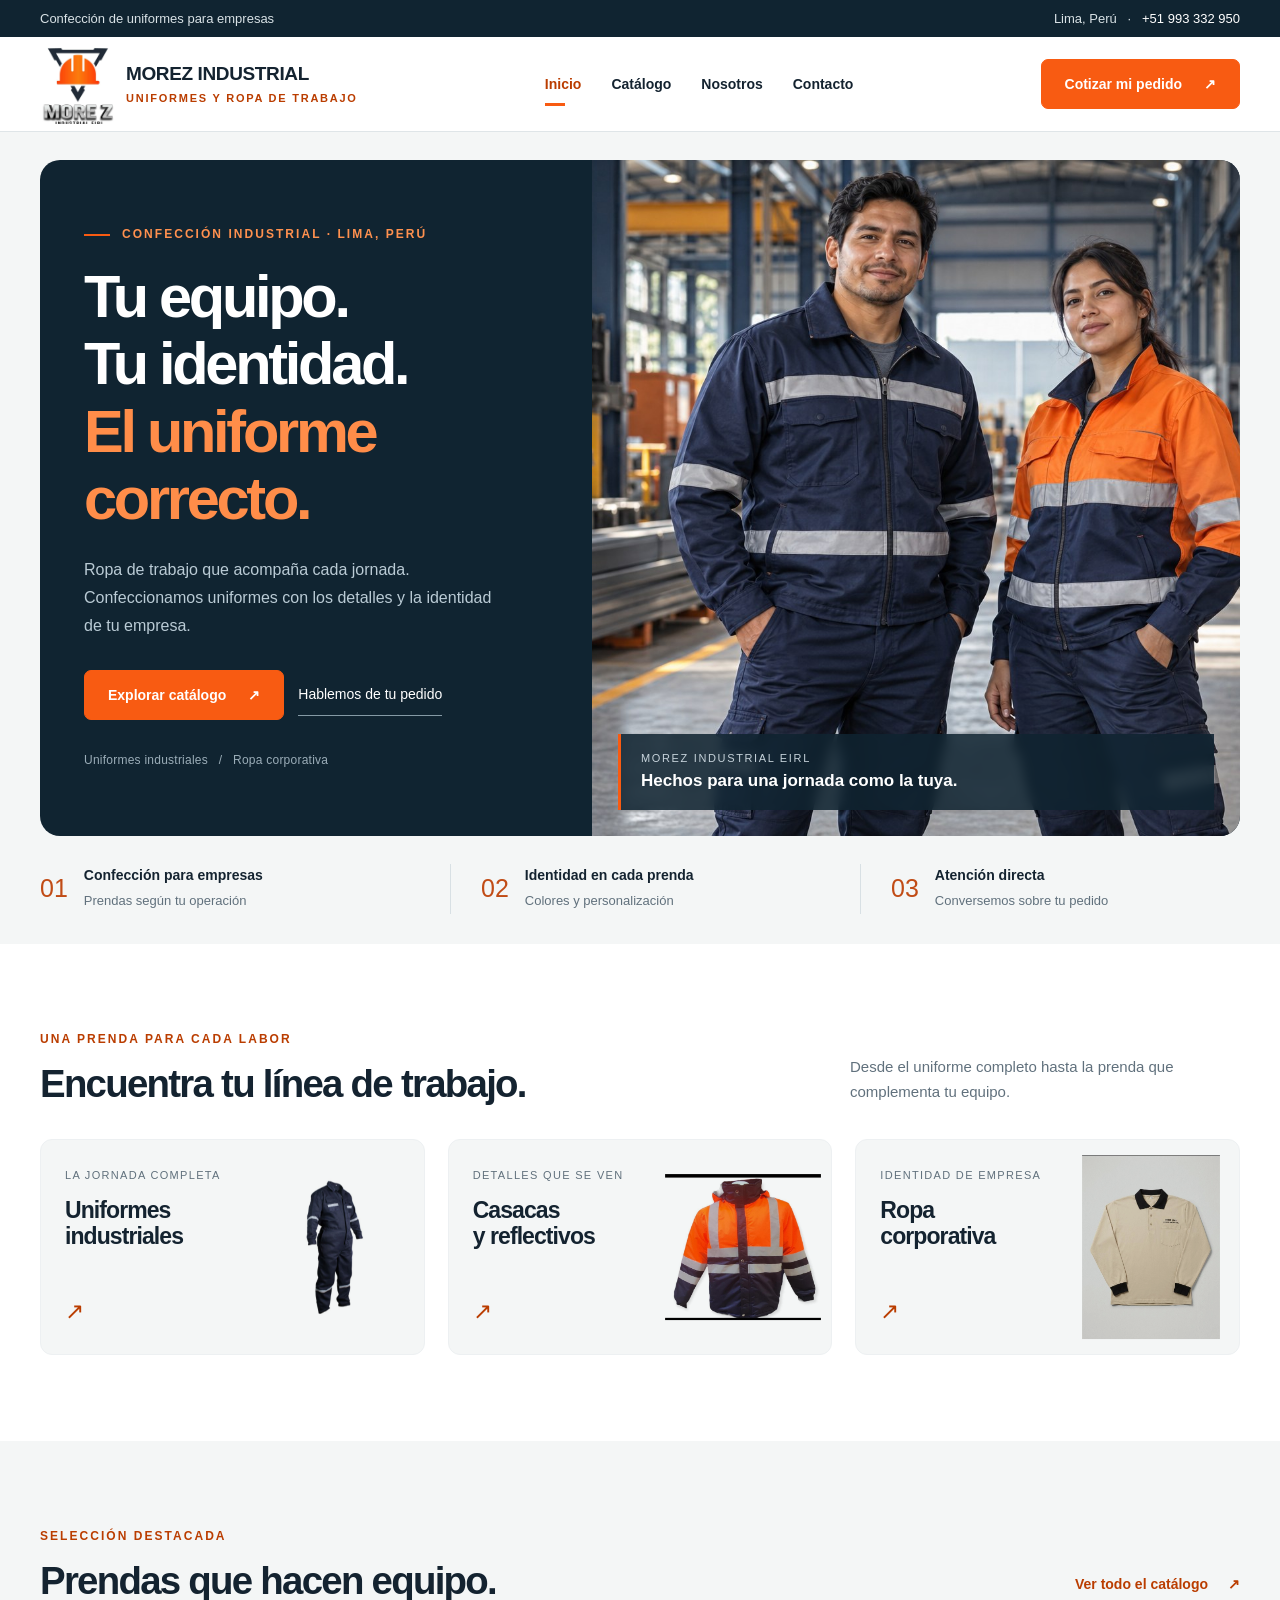
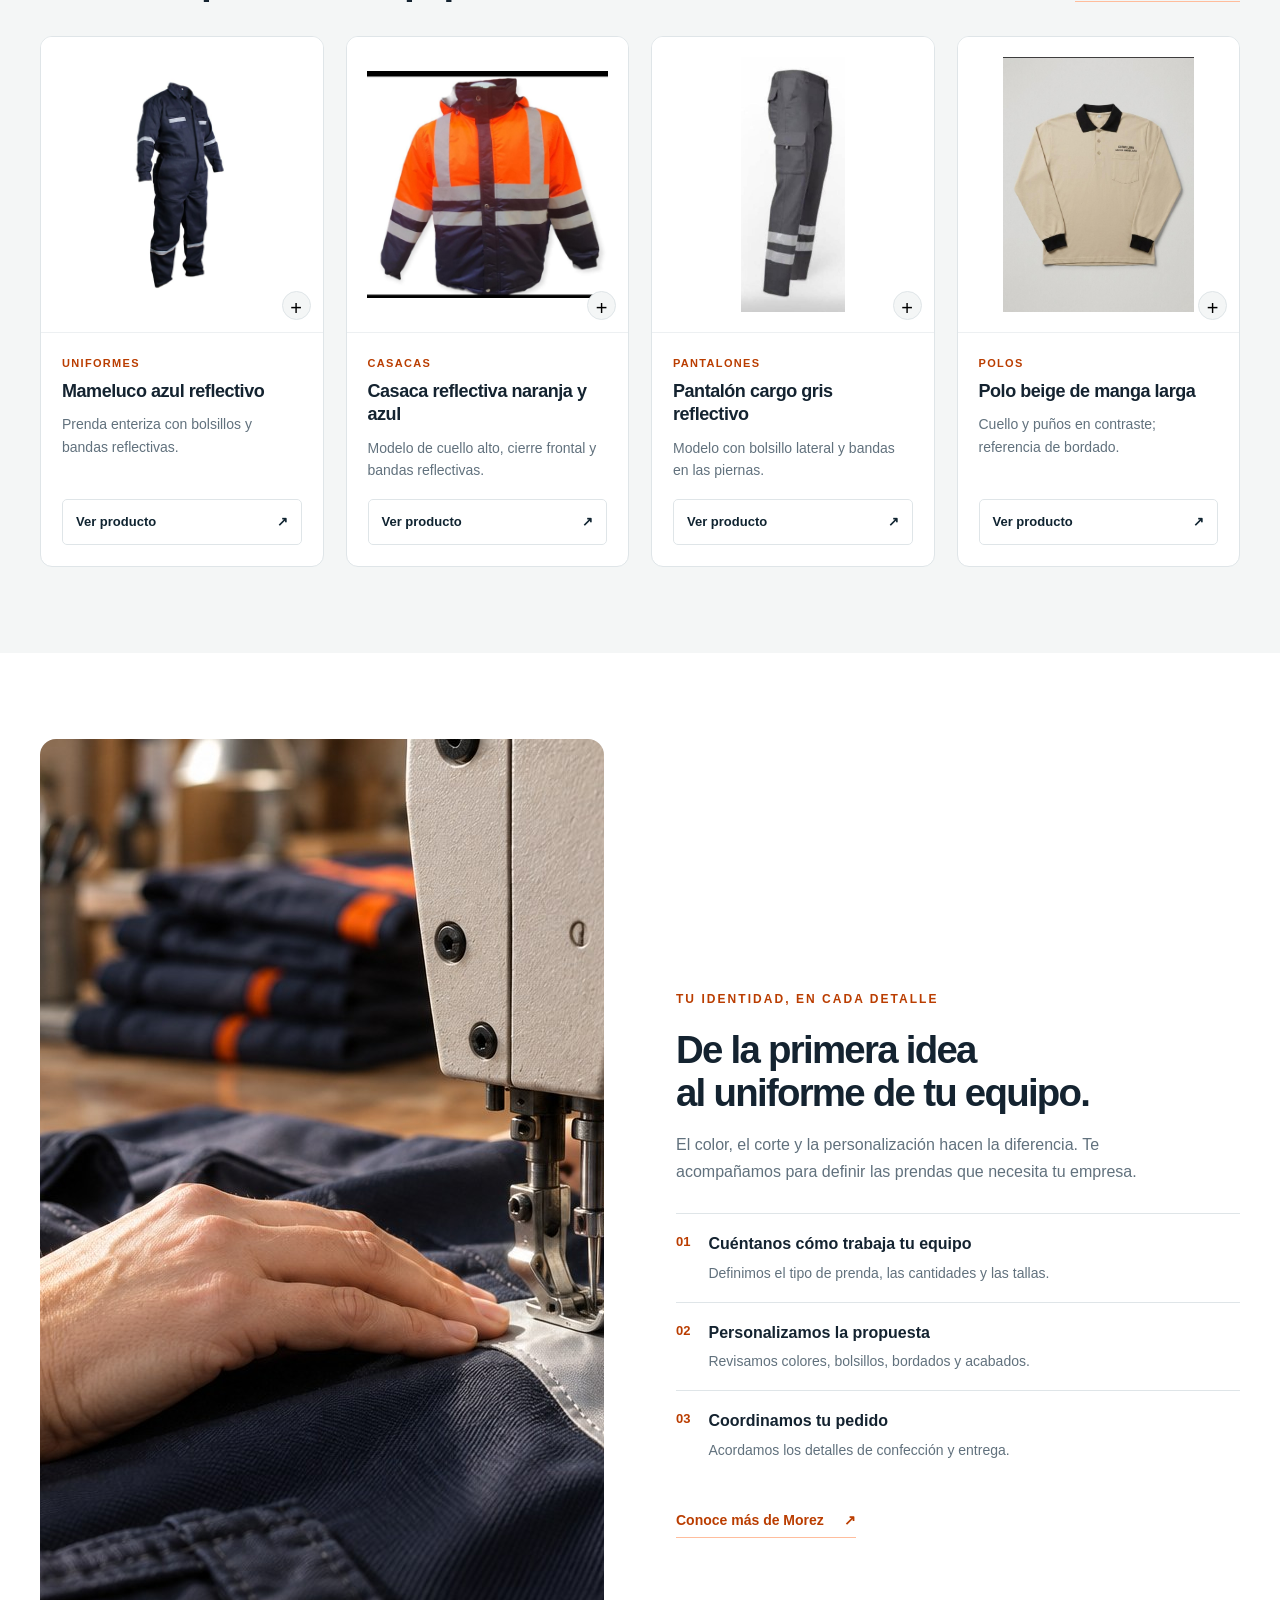
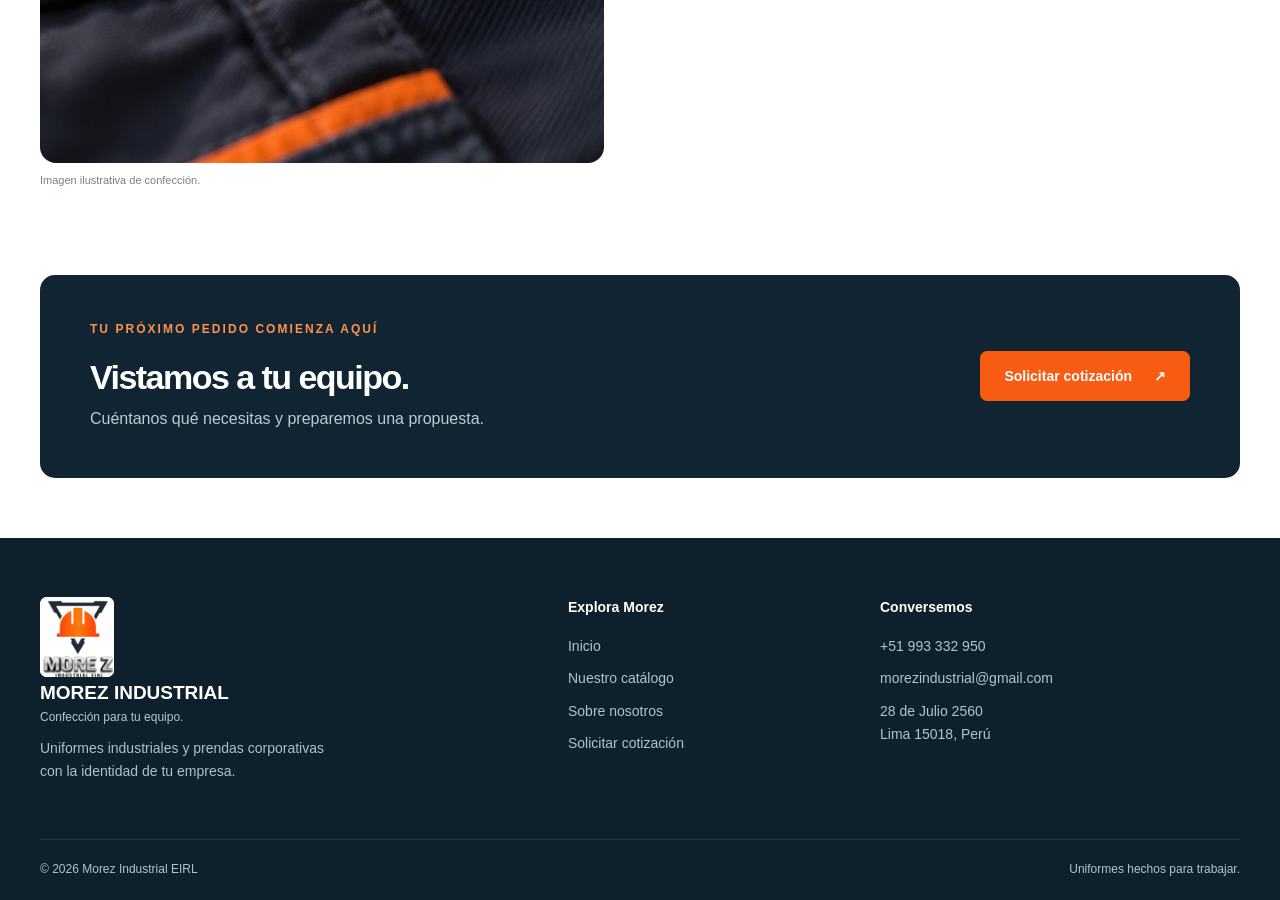
==== index.html @ 3bf782b5 "Build Morez Industrial website catalog" ====
<!doctype html>
<html lang="es">
<head>
<meta charset="utf-8">
<meta name="viewport" content="width=device-width, initial-scale=1">
<meta name="theme-color" content="#102431">
<title>Uniformes para tu equipo | Morez Industrial EIRL</title>
<meta name="description" content="Confección de uniformes industriales, casacas, chalecos y prendas corporativas en Lima. Conoce el catálogo Morez Industrial.">
<link rel="icon" href="public/logo-morez.png">
<link rel="stylesheet" href="site.css?v=20260928-2">
<link rel="preload" as="image" href="public/hero-morez-v3.jpg">
<script src="site.js?v=20260928-2" defer></script>
</head>
<body>
<a class="skip" href="#contenido">Saltar al contenido</a>
<div class="topbar"><div class="container"><span>Confección de uniformes para empresas</span><span class="top-location">Lima, Perú &nbsp; · &nbsp; <a href="tel:+51993332950">+51 993 332 950</a></span></div></div>
<header class="site-header"><div class="container header-inner">
<a class="brand" href="index.html"><span class="logo-window"><img src="public/logo-morez.png" width="1080" height="1095" alt="Morez Industrial EIRL"></span><span class="brand-name">MOREZ INDUSTRIAL<small>Uniformes y ropa de trabajo</small></span></a>
<nav class="nav-links" id="navegacion" aria-label="Navegación principal"><a href="index.html" aria-current="page">Inicio</a><a href="catalogo.html">Catálogo</a><a href="nosotros.html">Nosotros</a><a href="contacto.html">Contacto</a></nav>
<a class="btn header-cta" href="contacto.html">Cotizar mi pedido <span aria-hidden="true">↗</span></a>
<button class="menu" type="button" aria-label="Abrir menú" aria-controls="navegacion" aria-expanded="false">☰</button>
</div></header>
<main id="contenido">

<section class="hero-shell"><div class="container">
<div class="hero"><div class="hero-copy"><span class="eyebrow line">Confección industrial · Lima, Perú</span><h1>Tu equipo.<br>Tu identidad.<br><em>El uniforme<br>correcto.</em></h1><p>Ropa de trabajo que acompaña cada jornada. Confeccionamos uniformes con los detalles y la identidad de tu empresa.</p><div class="hero-actions"><a class="btn" href="catalogo.html">Explorar catálogo <span aria-hidden="true">↗</span></a><a class="plain-link" href="contacto.html">Hablemos de tu pedido</a></div><p class="hero-footnote">Uniformes industriales &nbsp; / &nbsp; Ropa corporativa</p></div><div class="hero-photo"><img src="public/hero-morez-v3.jpg" alt="Imagen ilustrativa de dos profesionales con uniformes industriales azules y naranjas" width="1536" height="1024" fetchpriority="high"><div class="photo-label"><small>Morez Industrial EIRL</small><strong>Hechos para una jornada como la tuya.</strong></div></div></div>
<div class="benefits"><div class="benefit"><span>01</span><div><strong>Confección para empresas</strong><small>Prendas según tu operación</small></div></div><div class="benefit"><span>02</span><div><strong>Identidad en cada prenda</strong><small>Colores y personalización</small></div></div><div class="benefit"><span>03</span><div><strong>Atención directa</strong><small>Conversemos sobre tu pedido</small></div></div></div></div></section>
<section class="section"><div class="container"><div class="section-head"><div><span class="eyebrow">Una prenda para cada labor</span><h2>Encuentra tu línea de trabajo.</h2></div><p>Desde el uniforme completo hasta la prenda que complementa tu equipo.</p></div>
<div class="category-grid">
<a class="category" href="catalogo.html?categoria=uniformes"><div class="category-content"><small>La jornada completa</small><h3>Uniformes<br>industriales</h3><span class="arrow" aria-hidden="true">↗</span></div><img src="public/catalog/product-24.jpeg" alt="Mameluco azul reflectivo" width="400" height="500" loading="lazy"></a>
<a class="category" href="catalogo.html?categoria=casacas"><div class="category-content"><small>Detalles que se ven</small><h3>Casacas<br>y reflectivos</h3><span class="arrow" aria-hidden="true">↗</span></div><img src="public/catalog/product-02.jpeg" alt="Casaca reflectiva naranja y azul" width="400" height="500" loading="lazy"></a>
<a class="category" href="catalogo.html?categoria=polos"><div class="category-content"><small>Identidad de empresa</small><h3>Ropa<br>corporativa</h3><span class="arrow" aria-hidden="true">↗</span></div><img src="public/catalog/product-21.jpeg" alt="Polo beige corporativo" width="400" height="500" loading="lazy"></a>
</div></div></section>
<section class="section soft" id="productos"><div class="container"><div class="section-head"><div><span class="eyebrow">Selección destacada</span><h2>Prendas que hacen equipo.</h2></div><a class="text-link" href="catalogo.html">Ver todo el catálogo <span aria-hidden="true">↗</span></a></div><div class="product-grid"><article class="product-card" data-category="uniformes"><button class="product-photo" type="button" data-product="24" aria-label="Ver Mameluco azul reflectivo"><img src="public/catalog/product-24.jpeg" alt="Mameluco azul reflectivo" loading="lazy" width="600" height="630"><span class="product-zoom" aria-hidden="true">+</span></button><div class="product-info"><span class="product-type">Uniformes</span><h3>Mameluco azul reflectivo</h3><p>Prenda enteriza con bolsillos y bandas reflectivas.</p><button class="product-button" type="button" data-product="24">Ver producto <span aria-hidden="true">↗</span></button></div></article>
<article class="product-card" data-category="casacas"><button class="product-photo" type="button" data-product="2" aria-label="Ver Casaca reflectiva naranja y azul"><img src="public/catalog/product-02.jpeg" alt="Casaca reflectiva naranja y azul" loading="lazy" width="600" height="630"><span class="product-zoom" aria-hidden="true">+</span></button><div class="product-info"><span class="product-type">Casacas</span><h3>Casaca reflectiva naranja y azul</h3><p>Modelo de cuello alto, cierre frontal y bandas reflectivas.</p><button class="product-button" type="button" data-product="2">Ver producto <span aria-hidden="true">↗</span></button></div></article>
<article class="product-card" data-category="pantalones"><button class="product-photo" type="button" data-product="22" aria-label="Ver Pantalón cargo gris reflectivo"><img src="public/catalog/product-22.jpeg" alt="Pantalón cargo gris reflectivo" loading="lazy" width="600" height="630"><span class="product-zoom" aria-hidden="true">+</span></button><div class="product-info"><span class="product-type">Pantalones</span><h3>Pantalón cargo gris reflectivo</h3><p>Modelo con bolsillo lateral y bandas en las piernas.</p><button class="product-button" type="button" data-product="22">Ver producto <span aria-hidden="true">↗</span></button></div></article>
<article class="product-card" data-category="polos"><button class="product-photo" type="button" data-product="21" aria-label="Ver Polo beige de manga larga"><img src="public/catalog/product-21.jpeg" alt="Polo beige de manga larga" loading="lazy" width="600" height="630"><span class="product-zoom" aria-hidden="true">+</span></button><div class="product-info"><span class="product-type">Polos</span><h3>Polo beige de manga larga</h3><p>Cuello y puños en contraste; referencia de bordado.</p><button class="product-button" type="button" data-product="21">Ver producto <span aria-hidden="true">↗</span></button></div></article></div></div></section>
<section class="section"><div class="container craft-grid"><div class="craft-photo"><img src="public/confeccion-morez.jpg" alt="Detalle ilustrativo de costura sobre tela azul y cinta reflectiva" width="1536" height="1024" loading="lazy"><div class="image-caption">Imagen ilustrativa de confección.</div></div><div class="craft-copy"><span class="eyebrow">Tu identidad, en cada detalle</span><h2>De la primera idea<br>al uniforme de tu equipo.</h2><p>El color, el corte y la personalización hacen la diferencia. Te acompañamos para definir las prendas que necesita tu empresa.</p><ol class="number-list"><li><span>01</span><div><strong>Cuéntanos cómo trabaja tu equipo</strong><p>Definimos el tipo de prenda, las cantidades y las tallas.</p></div></li><li><span>02</span><div><strong>Personalizamos la propuesta</strong><p>Revisamos colores, bolsillos, bordados y acabados.</p></div></li><li><span>03</span><div><strong>Coordinamos tu pedido</strong><p>Acordamos los detalles de confección y entrega.</p></div></li></ol><a class="text-link" href="nosotros.html">Conoce más de Morez <span aria-hidden="true">↗</span></a></div></div></section><section class="container"><div class="cta-panel"><div><span class="eyebrow">Tu próximo pedido comienza aquí</span><h2>Vistamos a tu equipo.</h2><p>Cuéntanos qué necesitas y preparemos una propuesta.</p></div><a class="btn" href="contacto.html">Solicitar cotización <span aria-hidden="true">↗</span></a></div></section>
</main>
<footer class="site-footer"><div class="container footer-grid">
<div><a class="footer-brand" href="index.html"><span class="logo-window"><img src="public/logo-morez.png" width="1080" height="1095" alt="Morez Industrial EIRL"></span><span><strong>MOREZ INDUSTRIAL</strong><small>Confección para tu equipo.</small></span></a><p>Uniformes industriales y prendas corporativas con la identidad de tu empresa.</p></div>
<div><h3>Explora Morez</h3><a href="index.html">Inicio</a><a href="catalogo.html">Nuestro catálogo</a><a href="nosotros.html">Sobre nosotros</a><a href="contacto.html">Solicitar cotización</a></div>
<div><h3>Conversemos</h3><a href="tel:+51993332950">+51 993 332 950</a><a href="mailto:morezindustrial@gmail.com">morezindustrial@gmail.com</a><a href="contacto.html#ubicacion">28 de Julio 2560<br>Lima 15018, Perú</a></div>
</div><div class="container footer-bottom"><span>© 2026 Morez Industrial EIRL</span><span>Uniformes hechos para trabajar.</span></div></footer>
<dialog class="modal" id="producto-modal" aria-labelledby="modal-title"><button class="modal-close" type="button" aria-label="Cerrar detalle">×</button><div class="modal-layout"><div class="modal-image"><img id="modal-img" alt=""></div><div class="modal-copy"><span class="eyebrow" id="modal-category"></span><h2 id="modal-title"></h2><p id="modal-description"></p><p>Consulta tallas, colores, cantidades y opciones de personalización para este modelo.</p><a class="btn" id="modal-quote" href="contacto.html">Cotizar este modelo <span aria-hidden="true">↗</span></a></div></div></dialog>
</body>
</html>
---- site.css ----
/* Morez Industrial — shared design system */
:root{--ink:#142330;--muted:#61717d;--orange:#f85b12;--orange-dark:#ba3d00;--navy:#102431;--paper:#f4f6f6;--line:#dfe5e8;--radius:16px}
*{box-sizing:border-box}html{scroll-behavior:smooth;scroll-padding-top:110px}body{margin:0;font:16px/1.65 "Segoe UI",Arial,sans-serif;color:var(--ink);background:#fff}a{color:inherit;text-decoration:none}button,input,textarea{font:inherit}button,a{ -webkit-tap-highlight-color:transparent}button{cursor:pointer}img{display:block;max-width:100%}h1,h2,h3,p{margin-top:0}h1,h2,h3{line-height:1.13;letter-spacing:-.04em}p{color:var(--muted)}:focus-visible{outline:3px solid #ea702e;outline-offset:5px}[hidden]{display:none!important}.container{width:min(1280px,calc(100% - 80px));margin-inline:auto}.skip{position:fixed;top:-100px;left:16px;background:white;padding:12px;z-index:100}.skip:focus{top:10px}.topbar{background:var(--navy);color:#d9e2e6;font-size:13px}.topbar .container{display:flex;justify-content:space-between;padding-block:8px}.topbar a{color:white}.site-header{position:sticky;top:0;z-index:30;background:#fffffffa;border-bottom:1px solid var(--line);backdrop-filter:blur(12px)}.header-inner{display:flex;align-items:center;justify-content:space-between;gap:28px;min-height:94px}.brand{display:flex;align-items:center;gap:12px;flex-shrink:0}.logo-window{position:relative;width:74px;height:80px;overflow:hidden;background:white;display:block}.logo-window img{position:absolute;width:120px;max-width:none;left:-23px;top:-20px}.brand-name{font-size:19px;font-weight:850;line-height:1.2;letter-spacing:-.02em}.brand-name small{display:block;margin-top:6px;font-size:11px;letter-spacing:.16em;text-transform:uppercase;font-weight:700;color:var(--orange-dark)}.nav-links{display:flex;align-items:center;gap:30px}.nav-links>a{font-size:14px;font-weight:650;padding:10px 0;position:relative}.nav-links>a[aria-current=page]{color:var(--orange-dark)}.nav-links>a[aria-current=page]:after{content:"";position:absolute;bottom:0;left:0;width:20px;height:3px;background:var(--orange)}.btn{display:inline-flex;align-items:center;justify-content:center;gap:22px;background:var(--orange);border:1px solid var(--orange);border-radius:7px;color:#fff;font-weight:700;font-size:14px;min-height:50px;padding:12px 23px;transition:background .18s,transform .18s}.btn:hover{background:#d74602;border-color:#d74602;transform:translateY(-2px)}.btn.light{background:white;color:var(--ink);border-color:var(--line)}.btn.dark{background:var(--navy);border-color:var(--navy)}.text-link{display:inline-flex;gap:20px;align-items:center;font-weight:700;font-size:14px;color:var(--orange-dark);border-bottom:1px solid #ffbd9c;padding-bottom:5px}.menu{display:none;background:none;border:1px solid var(--line);border-radius:6px;width:44px;height:44px;font-size:24px}.hero-shell{padding:28px 0 0;background:var(--paper)}.hero{display:grid;grid-template-columns:46% 54%;background:var(--navy);border-radius:20px;overflow:hidden;min-height:595px}.hero-copy{padding:65px 44px;color:#fff;display:flex;flex-direction:column;justify-content:center;align-items:flex-start}.eyebrow{display:block;font-size:12px;font-weight:800;letter-spacing:.17em;text-transform:uppercase;color:var(--orange-dark);margin-bottom:18px}.hero .eyebrow,.dark-section .eyebrow,.cta-panel .eyebrow{color:#ff914f}.eyebrow.line{display:flex;align-items:center;gap:12px}.eyebrow.line:before{content:"";width:26px;height:2px;background:var(--orange)}h1{font-size:clamp(42px,4.65vw,66px);font-weight:750;margin-bottom:24px;letter-spacing:-.055em}.hero h1 em{font-style:normal;color:#ff8d49}.hero-copy>p{color:#bacbd5;max-width:410px;font-size:16px;line-height:1.75;margin-bottom:30px}.hero-actions{display:flex;gap:14px;flex-wrap:wrap;align-items:center}.hero-actions .plain-link{font-size:14px;color:white;border-bottom:1px solid #859aa5;padding:9px 0}.hero-footnote{font-size:12px!important;letter-spacing:.02em;color:#9badb8!important;margin:30px 0 0!important}.hero-photo{position:relative;min-height:540px}.hero-photo>img{position:absolute;inset:0;width:100%;height:100%;object-fit:cover;object-position:65% center}.photo-label{position:absolute;bottom:26px;left:26px;right:26px;background:#102431d9;color:white;border-left:3px solid var(--orange);padding:15px 20px;backdrop-filter:blur(6px)}.photo-label small{display:block;text-transform:uppercase;letter-spacing:.15em;font-size:11px;color:#c6d2da}.photo-label strong{font-weight:650;font-size:17px}.benefits{display:grid;grid-template-columns:repeat(3,1fr);gap:30px;padding:28px 0 30px}.benefit{display:flex;align-items:center;gap:16px}.benefit+.benefit{border-left:1px solid #d8e0e4;padding-left:30px}.benefit>span{font-size:25px;font-weight:300;color:#c14c16}.benefit strong{font-size:14px;display:block}.benefit small{color:var(--muted);font-size:13px}.section{padding-block:86px}.section.soft{background:var(--paper)}.section-head{display:flex;justify-content:space-between;gap:40px;align-items:flex-end;margin-bottom:34px}.section-head .eyebrow{margin-bottom:12px}h2{font-size:clamp(30px,3vw,44px);font-weight:750;letter-spacing:-.045em;margin-bottom:18px}.section-head h2{margin-bottom:0}.section-head p{max-width:390px;margin-bottom:0;font-size:15px}.category-grid{display:grid;grid-template-columns:repeat(3,1fr);gap:23px}.category{display:grid;grid-template-columns:1fr 46%;background:var(--paper);border:1px solid #edf0f2;border-radius:12px;overflow:hidden;min-height:214px;transition:transform .2s}.category:hover{transform:translateY(-4px)}.category-content{padding:26px 0 23px 24px;display:flex;flex-direction:column;align-items:flex-start}.category small{font-size:11px;letter-spacing:.12em;color:var(--muted);text-transform:uppercase}.category h3{font-size:23px;margin:13px 0}.category .arrow{margin-top:auto;color:var(--orange-dark);font-size:23px}.category img{width:100%;height:214px;object-fit:contain;mix-blend-mode:multiply;padding:15px 10px}.product-grid{display:grid;grid-template-columns:repeat(4,minmax(0,1fr));gap:22px}.product-card{background:#fff;border:1px solid var(--line);border-radius:12px;overflow:hidden;display:flex;flex-direction:column;transition:box-shadow .2s,transform .2s}.product-card:hover{box-shadow:0 14px 35px #10243112;transform:translateY(-4px)}.product-photo{border:0;border-bottom:1px solid #edf0f2;background:white;position:relative;padding:20px;aspect-ratio:1/1.05;display:block;width:100%;overflow:hidden}.product-photo img{width:100%;height:100%;object-fit:contain;transition:transform .3s}.product-photo:hover img{transform:scale(1.035)}.product-zoom{position:absolute;right:12px;bottom:12px;background:var(--paper);border:1px solid var(--line);width:29px;height:29px;border-radius:50%;display:grid;place-items:center;font-size:20px}.product-info{padding:21px;display:flex;flex-direction:column;flex:1;align-items:flex-start}.product-type{font-size:11px;text-transform:uppercase;letter-spacing:.12em;color:var(--orange-dark);font-weight:700;margin-bottom:8px}.product-info h3{font-size:18px;line-height:1.3;letter-spacing:-.025em;margin-bottom:10px}.product-info p{font-size:14px;line-height:1.6;margin-bottom:18px}.product-info .product-button{margin-top:auto;width:100%;border:1px solid var(--line);border-radius:5px;background:white;text-align:left;display:flex;justify-content:space-between;gap:12px;padding:11px 13px;color:var(--navy);font-size:13px;font-weight:700}.product-button:hover{background:var(--navy);color:white;border-color:var(--navy)}.craft-grid{display:grid;grid-template-columns:1fr 1fr;gap:72px;align-items:center}.craft-photo{position:relative}.craft-photo>img{width:100%;aspect-ratio:1.12;object-fit:cover;border-radius:16px}.image-caption{font-size:11px;color:#73828b;margin-top:8px}.craft-copy>p{font-size:16px;max-width:500px}.number-list{list-style:none;padding:0;margin:28px 0}.number-list li{display:flex;gap:18px;border-top:1px solid var(--line);padding:17px 0}.number-list span{font-size:13px;color:var(--orange-dark);font-weight:700}.number-list strong{display:block;font-size:16px}.number-list p{font-size:14px;margin:4px 0 0}.cta-panel{border-radius:15px;background:var(--navy);padding:45px 50px;color:white;display:flex;justify-content:space-between;align-items:center;gap:35px}.cta-panel h2{font-size:34px;margin-bottom:10px}.cta-panel p{color:#bbccd5;margin-bottom:0}.cta-panel .btn{flex-shrink:0}.site-footer{margin-top:60px;background:#0e202c;color:#b3c3cd;padding-top:50px;font-size:14px}.footer-grid{display:grid;grid-template-columns:1.3fr .7fr 1fr;gap:60px;padding-bottom:42px}.footer-brand{display:flex;gap:15px;align-items:center;margin-bottom:18px}.footer-brand .logo-window{border-radius:7px}.footer-brand strong{color:white;font-size:19px}.footer-brand small{display:block;font-size:12px;color:#b6c6d0}.footer-grid p{color:#afc0ca;max-width:290px;font-size:14px}.footer-grid h3{font-size:14px;letter-spacing:0;color:white;margin:12px 0 20px}.footer-grid a:not(.brand){display:block;margin:9px 0;overflow-wrap:anywhere}.footer-grid a:hover{color:white}.footer-bottom{padding-block:20px;border-top:1px solid #ffffff18;display:flex;justify-content:space-between;font-size:12px}.page-intro{background:var(--paper);padding:50px 0}.breadcrumb{font-size:13px;color:var(--muted);margin-bottom:26px}.breadcrumb span{color:#a9b5bc;margin:0 10px}.page-intro h1{font-size:clamp(36px,4vw,54px);max-width:830px;margin-bottom:18px}.page-intro p{max-width:690px;margin-bottom:0}.catalog-tools{display:flex;justify-content:space-between;align-items:center;gap:20px;margin-bottom:30px;flex-wrap:wrap}.filter-list{display:flex;gap:8px;flex-wrap:wrap}.filter{font-size:14px;padding:10px 17px;background:white;border:1px solid var(--line);border-radius:50px;color:var(--muted)}.filter[aria-pressed=true]{background:var(--navy);border-color:var(--navy);color:white}.result-count{font-size:13px;color:var(--muted)}.catalog-note{margin-top:30px;font-size:13px}.about-banner{width:100%;max-height:500px;object-fit:cover;border-radius:16px}.contact-layout{display:grid;grid-template-columns:.9fr 1.1fr;gap:70px;align-items:start}.contact-item{border-bottom:1px solid var(--line);padding:20px 0}.contact-item:first-of-type{padding-top:0}.contact-item small{display:block;color:var(--muted);font-size:12px;font-weight:650;letter-spacing:.12em;text-transform:uppercase;margin-bottom:6px}.contact-item a{overflow-wrap:anywhere;font-size:20px;font-weight:650;letter-spacing:-.025em}.contact-item p{margin-bottom:0;color:var(--ink)}.contact-item .text-link{font-size:14px;margin-top:12px}.contact-note{margin-top:22px;font-size:14px}.form-panel{padding:32px;background:var(--paper);border:1px solid var(--line);border-radius:14px}.form-panel h2{font-size:27px;margin-bottom:10px}.form-panel>p{font-size:14px;margin-bottom:24px}.form-row{display:grid;grid-template-columns:1fr 1fr;gap:18px}.field{display:grid;gap:7px;margin-bottom:18px}.field label{font-size:14px;font-weight:650}.field input,.field textarea{width:100%;min-width:0;border:1px solid #ced9df;background:#fff;border-radius:6px;padding:12px 14px;color:var(--ink);font-size:16px}.field textarea{min-height:145px;resize:vertical}.form-note{font-size:12px;color:var(--muted);margin:14px 0 0}.modal{border:0;border-radius:18px;width:min(850px,calc(100% - 32px));padding:0;max-height:90vh;overflow:auto;box-shadow:0 30px 90px #0005}.modal::backdrop{background:#071622bb;backdrop-filter:blur(4px)}.modal-layout{display:grid;grid-template-columns:1fr 1fr}.modal-image{padding:30px;background:white;display:flex;align-items:center}.modal-image img{width:100%;max-height:65vh;object-fit:contain}.modal-copy{padding:55px 30px 35px;background:var(--paper)}.modal-copy h2{font-size:30px}.modal-copy p{font-size:15px}.modal-close{position:absolute;right:12px;top:12px;width:36px;height:36px;border:1px solid var(--line);border-radius:50%;background:white;font-size:24px;line-height:1}.modal-copy .btn{margin-top:20px;width:100%}
@media(min-width:1500px){.hero{min-height:650px}.hero-copy{padding:70px 55px}}
@media(max-width:1100px){.container{width:calc(100% - 48px)}.brand-name{font-size:17px}.nav-links{gap:20px}.header-cta{display:none}.hero-copy{padding:40px 30px}.hero{grid-template-columns:48% 52%;min-height:550px}.hero h1{font-size:49px}.hero-photo{min-height:550px}.category-grid{gap:16px}.category h3{font-size:20px}.craft-grid{gap:40px}.product-grid{gap:16px}.product-info{padding:17px}.product-info h3{font-size:17px}}
@media(max-width:760px){.container{width:calc(100% - 36px)}.topbar .container{justify-content:center}.topbar .top-location{display:none}.header-inner{min-height:80px}.logo-window{width:60px;height:64px}.logo-window img{width:100px;left:-20px;top:-17px}.brand-name{font-size:16px}.brand-name small{font-size:9px;letter-spacing:.08em}.brand{gap:9px}.menu{display:block}.nav-links{display:none;position:absolute;top:100%;left:0;right:0;padding:18px;background:white;border-bottom:1px solid var(--line);flex-direction:column;align-items:stretch;gap:5px}.nav-links.open{display:flex}.nav-links>a{padding:10px 12px}.nav-links>a[aria-current=page]:after{display:none}.hero-shell{padding-top:16px}.hero{grid-template-columns:1fr;border-radius:13px}.hero-copy{padding:35px 27px}.hero h1{font-size:clamp(39px,8vw,52px);max-width:540px}.hero-copy>p{font-size:15px}.hero-footnote{margin-top:20px!important}.hero-photo{min-height:0;height:350px}.hero-photo>img{object-position:center 38%}.photo-label{bottom:16px;left:16px;right:16px;padding:11px 15px}.photo-label strong{font-size:15px}.benefits{gap:12px;padding-block:22px}.benefit{display:block}.benefit+.benefit{padding-left:14px}.benefit>span{font-size:18px}.benefit strong{font-size:12px}.benefit small{font-size:11px;line-height:1.5;display:block}.section{padding-block:55px}.section-head{align-items:flex-start;flex-direction:column;gap:18px}.section-head p{font-size:15px}.category-grid{grid-template-columns:1fr}.category{min-height:170px;grid-template-columns:1fr 45%}.category img{height:170px}.category h3{font-size:24px}.category-content{padding:22px}.product-grid{grid-template-columns:repeat(2,minmax(0,1fr));gap:13px}.product-photo{padding:12px}.product-info{padding:14px}.product-info h3{font-size:16px}.product-info p{font-size:13px}.product-type{font-size:10px}.product-info .product-button{font-size:12px;padding:10px}.craft-grid,.contact-layout{grid-template-columns:1fr;gap:35px}.craft-photo>img{aspect-ratio:1.25}.cta-panel{padding:30px;display:block}.cta-panel h2{font-size:30px}.cta-panel .btn{margin-top:23px}.footer-grid{grid-template-columns:1fr 1fr;gap:30px}.footer-grid>div:first-child{grid-column:1/-1}.site-footer{margin-top:35px}.footer-bottom{display:block}.footer-bottom span{display:block;margin-top:6px}.page-intro{padding-block:33px}.page-intro h1{font-size:38px}.catalog-tools{gap:15px}.filter-list{gap:7px}.filter{padding:8px 13px;font-size:13px}.contact-item a{font-size:18px}.modal-layout{grid-template-columns:1fr}.modal-image{padding:24px}.modal-image img{max-height:40vh}.modal-copy{padding:25px}.form-panel{padding:24px}.form-row{grid-template-columns:1fr;gap:0}}
.logo-window img{height:auto}
@media(max-width:380px){.header-inner{gap:10px}.brand-name{font-size:14px}.brand-name small{font-size:8px}.brand .logo-window{width:48px;height:55px}.brand .logo-window img{width:85px;left:-17px;top:-14px}.hero-copy{padding:30px 22px}.hero h1{font-size:37px}.hero-actions{gap:18px}.product-grid{grid-template-columns:1fr}.product-photo{aspect-ratio:1.15}.footer-grid{grid-template-columns:1fr}.footer-grid>div:first-child{grid-column:auto}}
@media(prefers-reduced-motion:reduce){html{scroll-behavior:auto}*,*:before,*:after{transition:none!important}}
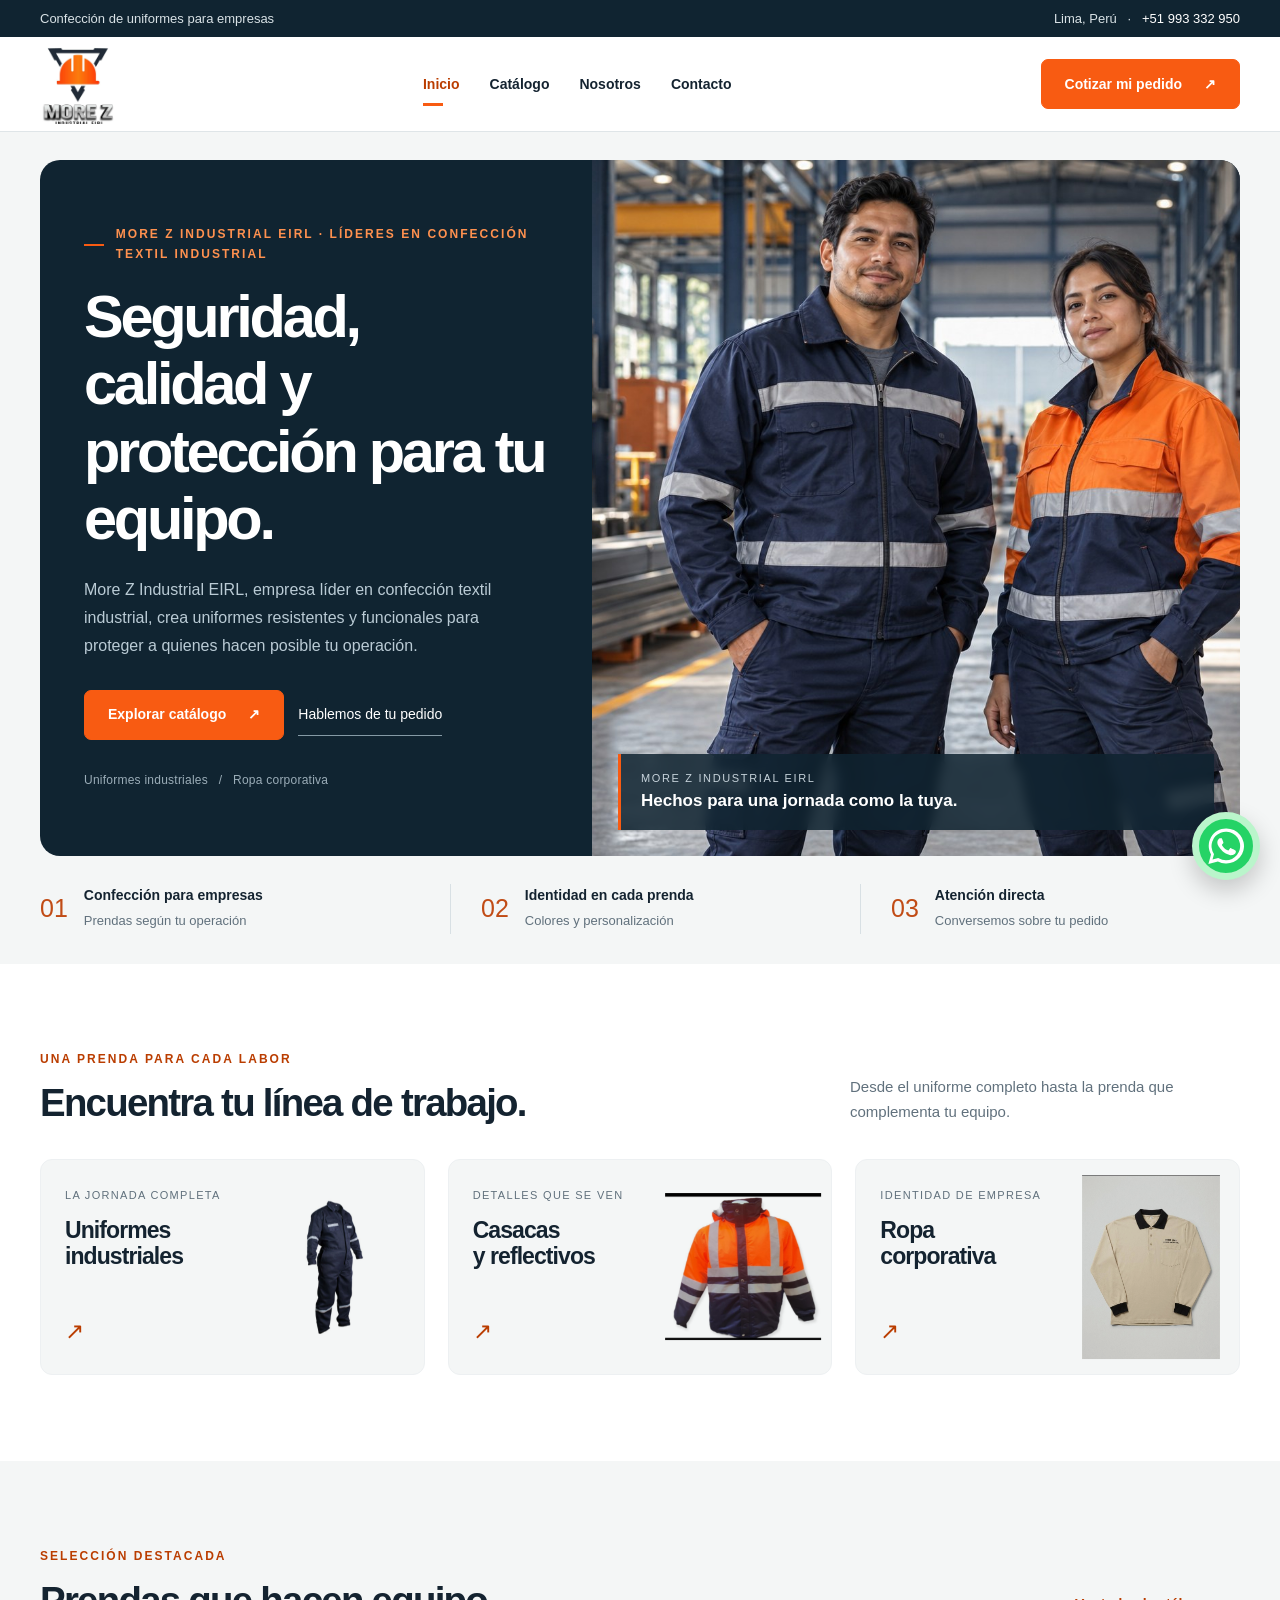
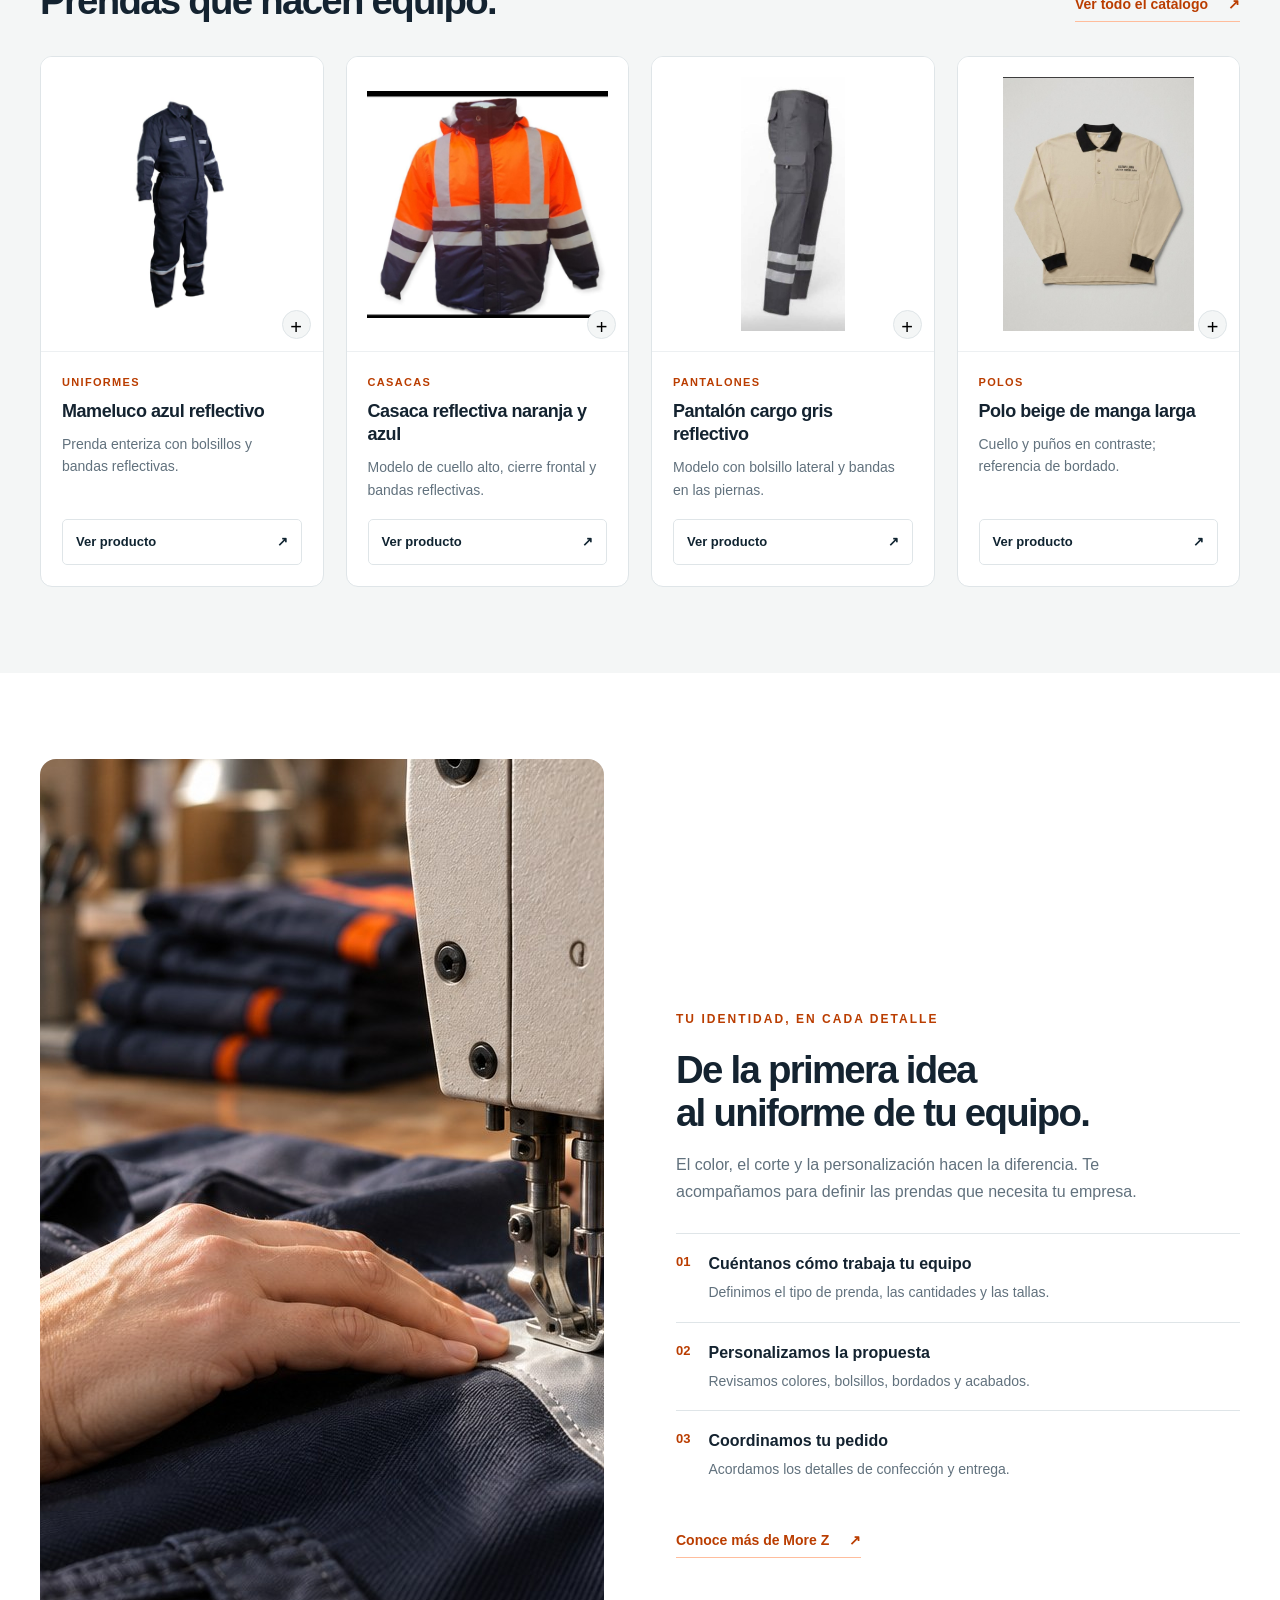
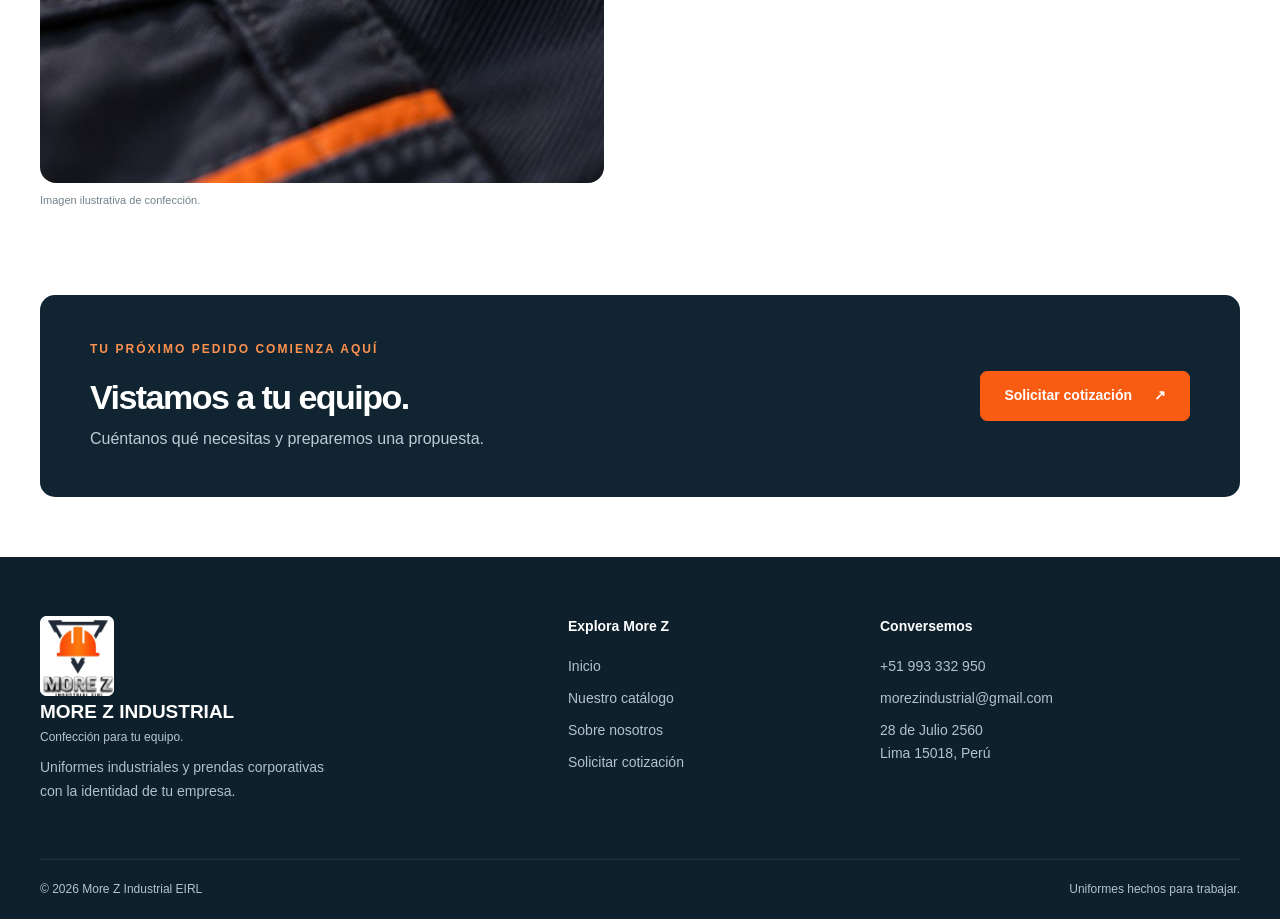
==== commit 657ab0de: "Fix More Z branding and add floating WhatsApp contact" ====
--- a/index.html
+++ b/index.html
@@ -4,18 +4,18 @@
 <meta charset="utf-8">
 <meta name="viewport" content="width=device-width, initial-scale=1">
 <meta name="theme-color" content="#102431">
-<title>Uniformes para tu equipo | Morez Industrial EIRL</title>
-<meta name="description" content="Confección de uniformes industriales, casacas, chalecos y prendas corporativas en Lima. Conoce el catálogo Morez Industrial.">
+<title>More Z Industrial EIRL</title>
+<meta name="description" content="Confección de uniformes industriales, casacas, chalecos y prendas corporativas en Lima. Conoce el catálogo More Z Industrial.">
 <link rel="icon" href="public/logo-morez.png">
-<link rel="stylesheet" href="site.css?v=20260928-2">
+<link rel="stylesheet" href="site.css?v=20260930-1">
 <link rel="preload" as="image" href="public/hero-morez-v3.jpg">
-<script src="site.js?v=20260928-2" defer></script>
+<script src="site.js?v=20260930-1" defer></script>
 </head>
 <body>
 <a class="skip" href="#contenido">Saltar al contenido</a>
 <div class="topbar"><div class="container"><span>Confección de uniformes para empresas</span><span class="top-location">Lima, Perú &nbsp; · &nbsp; <a href="tel:+51993332950">+51 993 332 950</a></span></div></div>
 <header class="site-header"><div class="container header-inner">
-<a class="brand" href="index.html"><span class="logo-window"><img src="public/logo-morez.png" width="1080" height="1095" alt="Morez Industrial EIRL"></span><span class="brand-name">MOREZ INDUSTRIAL<small>Uniformes y ropa de trabajo</small></span></a>
+<a class="brand" href="index.html"><span class="logo-window"><img src="public/logo-morez.png" width="1080" height="1095" alt="More Z Industrial EIRL"></span></a>
 <nav class="nav-links" id="navegacion" aria-label="Navegación principal"><a href="index.html" aria-current="page">Inicio</a><a href="catalogo.html">Catálogo</a><a href="nosotros.html">Nosotros</a><a href="contacto.html">Contacto</a></nav>
 <a class="btn header-cta" href="contacto.html">Cotizar mi pedido <span aria-hidden="true">↗</span></a>
 <button class="menu" type="button" aria-label="Abrir menú" aria-controls="navegacion" aria-expanded="false">☰</button>
@@ -23,7 +23,7 @@
 <main id="contenido">
 
 <section class="hero-shell"><div class="container">
-<div class="hero"><div class="hero-copy"><span class="eyebrow line">Confección industrial · Lima, Perú</span><h1>Tu equipo.<br>Tu identidad.<br><em>El uniforme<br>correcto.</em></h1><p>Ropa de trabajo que acompaña cada jornada. Confeccionamos uniformes con los detalles y la identidad de tu empresa.</p><div class="hero-actions"><a class="btn" href="catalogo.html">Explorar catálogo <span aria-hidden="true">↗</span></a><a class="plain-link" href="contacto.html">Hablemos de tu pedido</a></div><p class="hero-footnote">Uniformes industriales &nbsp; / &nbsp; Ropa corporativa</p></div><div class="hero-photo"><img src="public/hero-morez-v3.jpg" alt="Imagen ilustrativa de dos profesionales con uniformes industriales azules y naranjas" width="1536" height="1024" fetchpriority="high"><div class="photo-label"><small>Morez Industrial EIRL</small><strong>Hechos para una jornada como la tuya.</strong></div></div></div>
+<div class="hero"><div class="hero-copy"><span class="eyebrow line">Confección industrial · Lima, Perú</span><h1>Tu equipo.<br>Tu identidad.<br><em>El uniforme<br>correcto.</em></h1><p>Ropa de trabajo que acompaña cada jornada. Confeccionamos uniformes con los detalles y la identidad de tu empresa.</p><div class="hero-actions"><a class="btn" href="catalogo.html">Explorar catálogo <span aria-hidden="true">↗</span></a><a class="plain-link" href="contacto.html">Hablemos de tu pedido</a></div><p class="hero-footnote">Uniformes industriales &nbsp; / &nbsp; Ropa corporativa</p></div><div class="hero-photo"><img src="public/hero-morez-v3.jpg" alt="Imagen ilustrativa de dos profesionales con uniformes industriales azules y naranjas" width="1536" height="1024" fetchpriority="high"><div class="photo-label"><small>More Z Industrial EIRL</small><strong>Hechos para una jornada como la tuya.</strong></div></div></div>
 <div class="benefits"><div class="benefit"><span>01</span><div><strong>Confección para empresas</strong><small>Prendas según tu operación</small></div></div><div class="benefit"><span>02</span><div><strong>Identidad en cada prenda</strong><small>Colores y personalización</small></div></div><div class="benefit"><span>03</span><div><strong>Atención directa</strong><small>Conversemos sobre tu pedido</small></div></div></div></div></section>
 <section class="section"><div class="container"><div class="section-head"><div><span class="eyebrow">Una prenda para cada labor</span><h2>Encuentra tu línea de trabajo.</h2></div><p>Desde el uniforme completo hasta la prenda que complementa tu equipo.</p></div>
 <div class="category-grid">
@@ -35,13 +35,23 @@
 <article class="product-card" data-category="casacas"><button class="product-photo" type="button" data-product="2" aria-label="Ver Casaca reflectiva naranja y azul"><img src="public/catalog/product-02.jpeg" alt="Casaca reflectiva naranja y azul" loading="lazy" width="600" height="630"><span class="product-zoom" aria-hidden="true">+</span></button><div class="product-info"><span class="product-type">Casacas</span><h3>Casaca reflectiva naranja y azul</h3><p>Modelo de cuello alto, cierre frontal y bandas reflectivas.</p><button class="product-button" type="button" data-product="2">Ver producto <span aria-hidden="true">↗</span></button></div></article>
 <article class="product-card" data-category="pantalones"><button class="product-photo" type="button" data-product="22" aria-label="Ver Pantalón cargo gris reflectivo"><img src="public/catalog/product-22.jpeg" alt="Pantalón cargo gris reflectivo" loading="lazy" width="600" height="630"><span class="product-zoom" aria-hidden="true">+</span></button><div class="product-info"><span class="product-type">Pantalones</span><h3>Pantalón cargo gris reflectivo</h3><p>Modelo con bolsillo lateral y bandas en las piernas.</p><button class="product-button" type="button" data-product="22">Ver producto <span aria-hidden="true">↗</span></button></div></article>
 <article class="product-card" data-category="polos"><button class="product-photo" type="button" data-product="21" aria-label="Ver Polo beige de manga larga"><img src="public/catalog/product-21.jpeg" alt="Polo beige de manga larga" loading="lazy" width="600" height="630"><span class="product-zoom" aria-hidden="true">+</span></button><div class="product-info"><span class="product-type">Polos</span><h3>Polo beige de manga larga</h3><p>Cuello y puños en contraste; referencia de bordado.</p><button class="product-button" type="button" data-product="21">Ver producto <span aria-hidden="true">↗</span></button></div></article></div></div></section>
-<section class="section"><div class="container craft-grid"><div class="craft-photo"><img src="public/confeccion-morez.jpg" alt="Detalle ilustrativo de costura sobre tela azul y cinta reflectiva" width="1536" height="1024" loading="lazy"><div class="image-caption">Imagen ilustrativa de confección.</div></div><div class="craft-copy"><span class="eyebrow">Tu identidad, en cada detalle</span><h2>De la primera idea<br>al uniforme de tu equipo.</h2><p>El color, el corte y la personalización hacen la diferencia. Te acompañamos para definir las prendas que necesita tu empresa.</p><ol class="number-list"><li><span>01</span><div><strong>Cuéntanos cómo trabaja tu equipo</strong><p>Definimos el tipo de prenda, las cantidades y las tallas.</p></div></li><li><span>02</span><div><strong>Personalizamos la propuesta</strong><p>Revisamos colores, bolsillos, bordados y acabados.</p></div></li><li><span>03</span><div><strong>Coordinamos tu pedido</strong><p>Acordamos los detalles de confección y entrega.</p></div></li></ol><a class="text-link" href="nosotros.html">Conoce más de Morez <span aria-hidden="true">↗</span></a></div></div></section><section class="container"><div class="cta-panel"><div><span class="eyebrow">Tu próximo pedido comienza aquí</span><h2>Vistamos a tu equipo.</h2><p>Cuéntanos qué necesitas y preparemos una propuesta.</p></div><a class="btn" href="contacto.html">Solicitar cotización <span aria-hidden="true">↗</span></a></div></section>
+<section class="section"><div class="container craft-grid"><div class="craft-photo"><img src="public/confeccion-morez.jpg" alt="Detalle ilustrativo de costura sobre tela azul y cinta reflectiva" width="1536" height="1024" loading="lazy"><div class="image-caption">Imagen ilustrativa de confección.</div></div><div class="craft-copy"><span class="eyebrow">Tu identidad, en cada detalle</span><h2>De la primera idea<br>al uniforme de tu equipo.</h2><p>El color, el corte y la personalización hacen la diferencia. Te acompañamos para definir las prendas que necesita tu empresa.</p><ol class="number-list"><li><span>01</span><div><strong>Cuéntanos cómo trabaja tu equipo</strong><p>Definimos el tipo de prenda, las cantidades y las tallas.</p></div></li><li><span>02</span><div><strong>Personalizamos la propuesta</strong><p>Revisamos colores, bolsillos, bordados y acabados.</p></div></li><li><span>03</span><div><strong>Coordinamos tu pedido</strong><p>Acordamos los detalles de confección y entrega.</p></div></li></ol><a class="text-link" href="nosotros.html">Conoce más de More Z <span aria-hidden="true">↗</span></a></div></div></section><section class="container"><div class="cta-panel"><div><span class="eyebrow">Tu próximo pedido comienza aquí</span><h2>Vistamos a tu equipo.</h2><p>Cuéntanos qué necesitas y preparemos una propuesta.</p></div><a class="btn" href="contacto.html">Solicitar cotización <span aria-hidden="true">↗</span></a></div></section>
 </main>
 <footer class="site-footer"><div class="container footer-grid">
-<div><a class="footer-brand" href="index.html"><span class="logo-window"><img src="public/logo-morez.png" width="1080" height="1095" alt="Morez Industrial EIRL"></span><span><strong>MOREZ INDUSTRIAL</strong><small>Confección para tu equipo.</small></span></a><p>Uniformes industriales y prendas corporativas con la identidad de tu empresa.</p></div>
-<div><h3>Explora Morez</h3><a href="index.html">Inicio</a><a href="catalogo.html">Nuestro catálogo</a><a href="nosotros.html">Sobre nosotros</a><a href="contacto.html">Solicitar cotización</a></div>
+<div><a class="footer-brand" href="index.html"><span class="logo-window"><img src="public/logo-morez.png" width="1080" height="1095" alt="More Z Industrial EIRL"></span><span><strong>MORE Z INDUSTRIAL</strong><small>Confección para tu equipo.</small></span></a><p>Uniformes industriales y prendas corporativas con la identidad de tu empresa.</p></div>
+<div><h3>Explora More Z</h3><a href="index.html">Inicio</a><a href="catalogo.html">Nuestro catálogo</a><a href="nosotros.html">Sobre nosotros</a><a href="contacto.html">Solicitar cotización</a></div>
 <div><h3>Conversemos</h3><a href="tel:+51993332950">+51 993 332 950</a><a href="mailto:morezindustrial@gmail.com">morezindustrial@gmail.com</a><a href="contacto.html#ubicacion">28 de Julio 2560<br>Lima 15018, Perú</a></div>
-</div><div class="container footer-bottom"><span>© 2026 Morez Industrial EIRL</span><span>Uniformes hechos para trabajar.</span></div></footer>
+</div><div class="container footer-bottom"><span>© 2026 More Z Industrial EIRL</span><span>Uniformes hechos para trabajar.</span></div></footer>
 <dialog class="modal" id="producto-modal" aria-labelledby="modal-title"><button class="modal-close" type="button" aria-label="Cerrar detalle">×</button><div class="modal-layout"><div class="modal-image"><img id="modal-img" alt=""></div><div class="modal-copy"><span class="eyebrow" id="modal-category"></span><h2 id="modal-title"></h2><p id="modal-description"></p><p>Consulta tallas, colores, cantidades y opciones de personalización para este modelo.</p><a class="btn" id="modal-quote" href="contacto.html">Cotizar este modelo <span aria-hidden="true">↗</span></a></div></div></dialog>
+  <script>
+    const heroEyebrow = document.querySelector('.hero .eyebrow, .hero .kicker, .hero small, main .eyebrow, main .kicker');
+    const heroTitle = document.querySelector('.hero h1, main h1, h1');
+    const heroText = document.querySelector('.hero p, main h1 + p, h1 + p');
+    if (heroEyebrow) heroEyebrow.textContent = 'MORE Z INDUSTRIAL EIRL · LÍDERES EN CONFECCIÓN TEXTIL INDUSTRIAL';
+    if (heroTitle) heroTitle.textContent = 'Seguridad, calidad y protección para tu equipo.';
+    if (heroText) heroText.textContent = 'More Z Industrial EIRL, empresa líder en confección textil industrial, crea uniformes resistentes y funcionales para proteger a quienes hacen posible tu operación.';
+  </script>
+  <script src="seo.js"></script>
+
 </body>
 </html>
--- a/site.css
+++ b/site.css
@@ -7,3 +7,52 @@
 .logo-window img{height:auto}
 @media(max-width:380px){.header-inner{gap:10px}.brand-name{font-size:14px}.brand-name small{font-size:8px}.brand .logo-window{width:48px;height:55px}.brand .logo-window img{width:85px;left:-17px;top:-14px}.hero-copy{padding:30px 22px}.hero h1{font-size:37px}.hero-actions{gap:18px}.product-grid{grid-template-columns:1fr}.product-photo{aspect-ratio:1.15}.footer-grid{grid-template-columns:1fr}.footer-grid>div:first-child{grid-column:auto}}
 @media(prefers-reduced-motion:reduce){html{scroll-behavior:auto}*,*:before,*:after{transition:none!important}}
+.whatsapp-float {
+  position: fixed;
+  right: 1.25rem;
+  bottom: 1.25rem;
+  z-index: 1000;
+  display: grid;
+  width: 4.25rem;
+  height: 4.25rem;
+  place-items: center;
+  padding: 0;
+  border: .45rem solid #baf5cb;
+  border-radius: 50%;
+  background: #25d366;
+  color: #fff;
+  box-shadow: 0 10px 24px rgba(0, 0, 0, .2);
+  text-decoration: none;
+  transition: transform .2s ease, background .2s ease;
+}
+
+.whatsapp-float:hover {
+  background: #1ebe5d;
+  color: #fff;
+  transform: translateY(-3px);
+}
+
+.whatsapp-float span {
+  display: grid;
+  width: 2.75rem;
+  height: 2.75rem;
+  place-items: center;
+}
+
+.whatsapp-float svg {
+  display: block;
+  width: 100%;
+  height: 100%;
+  fill: currentColor;
+}
+
+@media (max-width: 520px) {
+  .whatsapp-float {
+    right: .85rem;
+    bottom: .85rem;
+    width: 4rem;
+    height: 4rem;
+  }
+
+  .whatsapp-float b { display: none; }
+}
